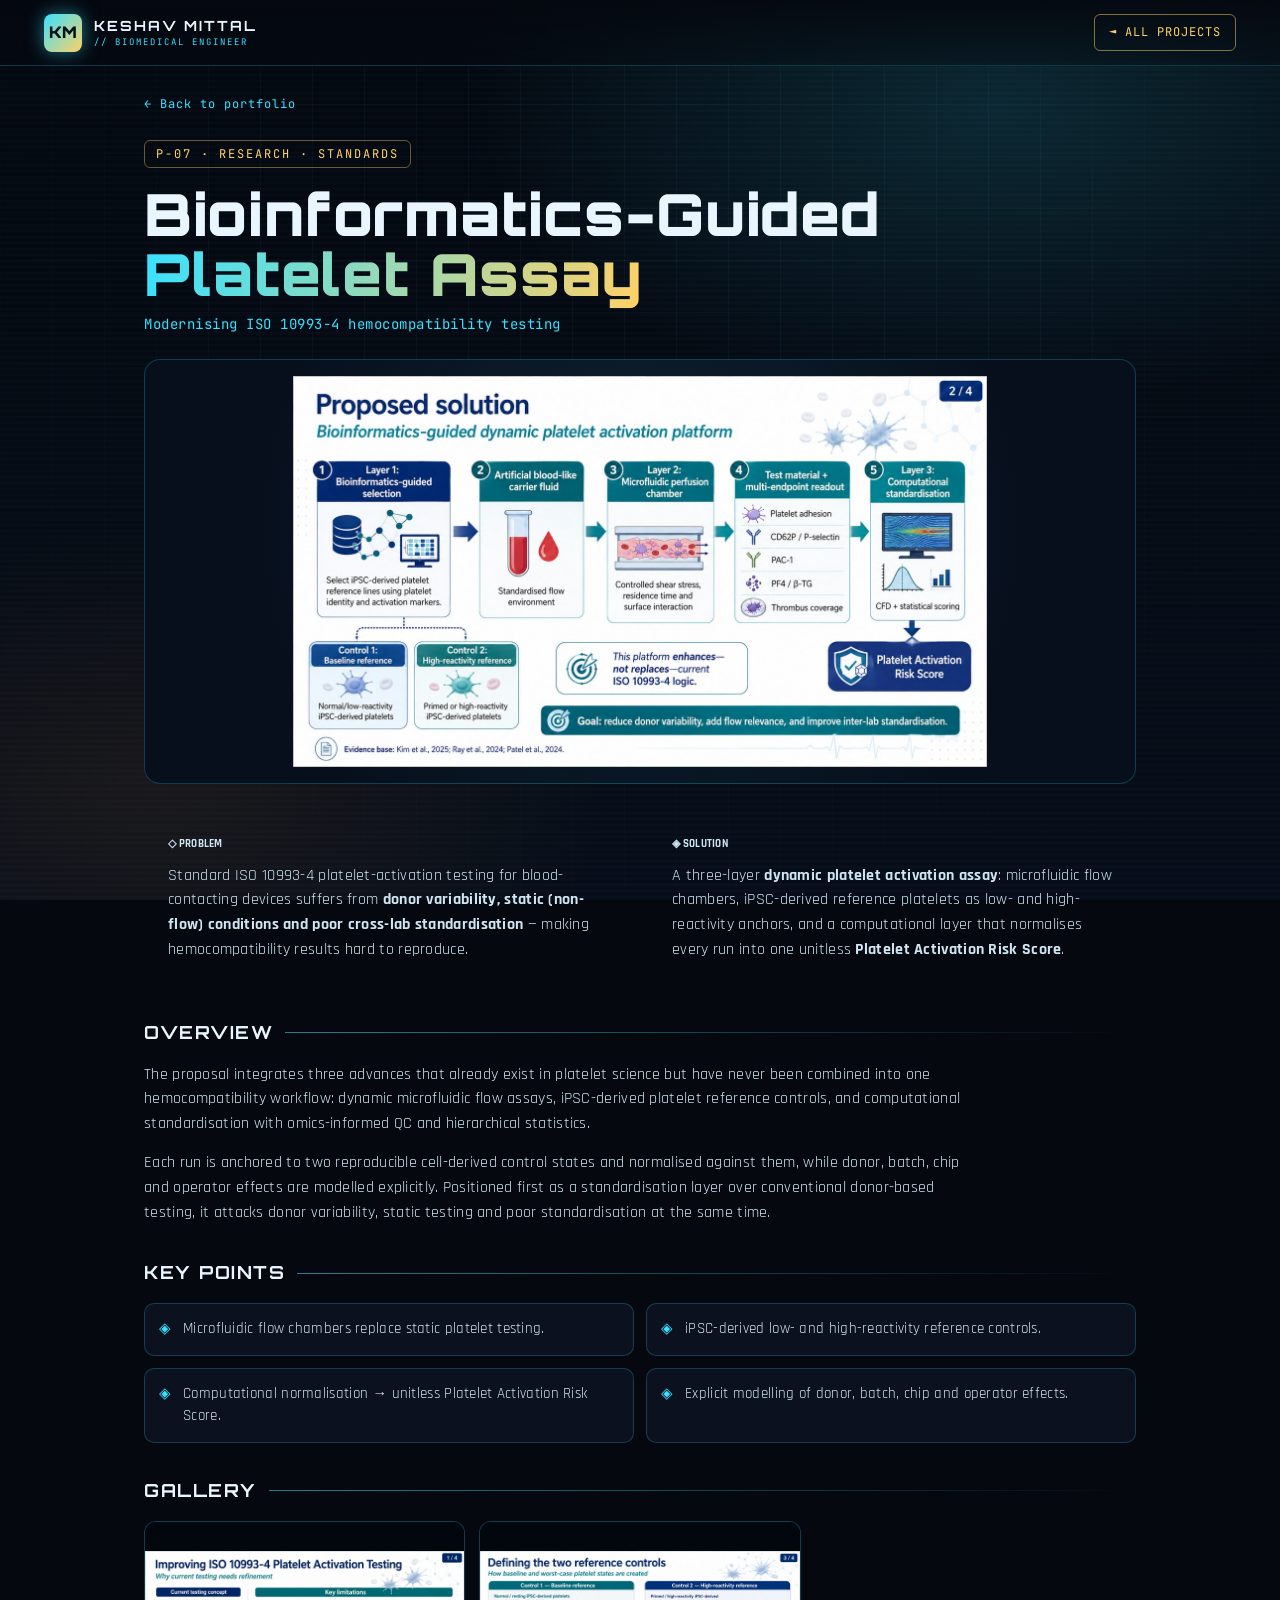
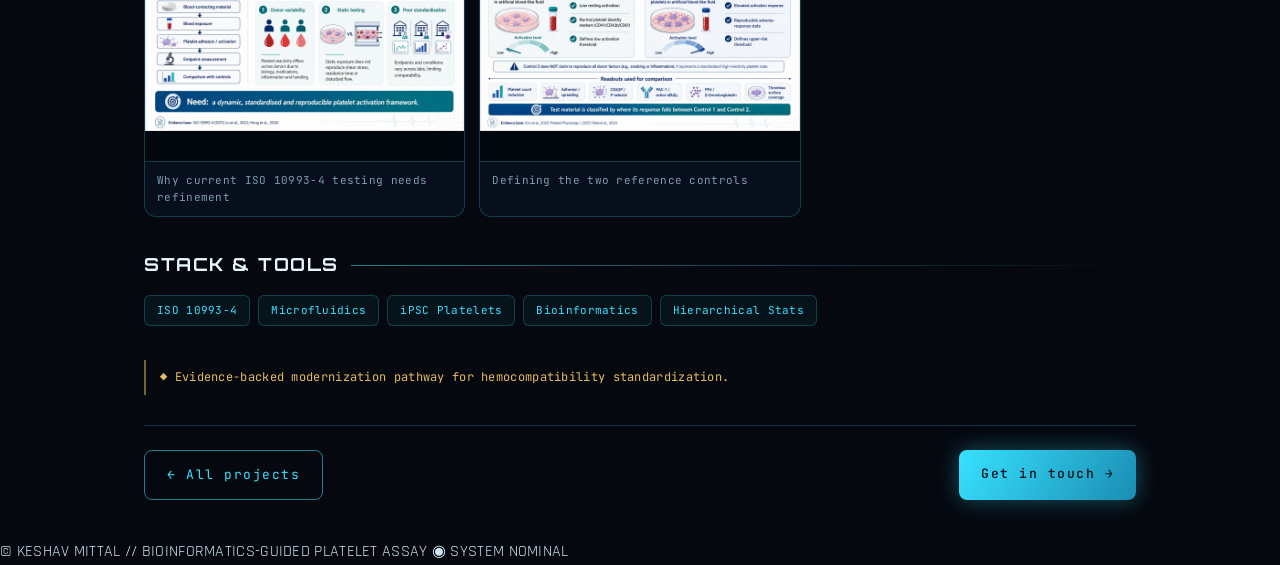
==== projects/biocompatibility.html @ 2d92335e "Add files via upload" ====
<!DOCTYPE html>
<html lang="en">
<head>
<meta charset="UTF-8">
<meta name="viewport" content="width=device-width, initial-scale=1.0">
<title>Bioinformatics-Guided Platelet Assay — Keshav Mittal</title>
<meta name="description" content="Modernising ISO 10993-4 hemocompatibility testing">
<link rel="preconnect" href="https://fonts.googleapis.com"><link rel="preconnect" href="https://fonts.gstatic.com" crossorigin><link href="https://fonts.googleapis.com/css2?family=Orbitron:wght@500;700;900&family=Rajdhani:wght@400;500;600;700&family=JetBrains+Mono:wght@400;500&display=swap" rel="stylesheet">
<link rel="stylesheet" href="../css/styles.css">
</head>
<body>
<canvas id="fx"></canvas>
<div class="grid-overlay"></div>
<div class="scanline"></div>

<header class="nav" id="nav">
  <a href="../index.html" class="brand">
    <span class="brand-mark">KM</span>
    <span class="brand-txt">KESHAV&nbsp;MITTAL<em>// BIOMEDICAL ENGINEER</em></span>
  </a>
  <a class="nav-cta" href="../index.html#projects">◄ ALL PROJECTS</a>
</header>

<main class="pd">
  <a class="pd-back" href="../index.html#projects">← Back to portfolio</a>
  <section class="pd-hero">
    <span class="pd-id">P-07 · RESEARCH · STANDARDS</span>
    <h1>Bioinformatics-Guided <span class="g">Platelet Assay</span></h1>
    <p class="pd-tag">Modernising ISO 10993-4 hemocompatibility testing</p>
    <div class="pd-lead"><img src="../assets/img/biocompat_solution.jpg" alt="Bioinformatics-Guided Platelet Assay"></div>
  </section>

  <div class="pd-ps">
    <div class="ps problem"><h5>◇ PROBLEM</h5><p>Standard ISO 10993-4 platelet-activation testing for blood-contacting devices suffers from <strong>donor variability, static (non-flow) conditions and poor cross-lab standardisation</strong> — making hemocompatibility results hard to reproduce.</p></div>
    <div class="ps solution"><h5>◈ SOLUTION</h5><p>A three-layer <strong>dynamic platelet activation assay</strong>: microfluidic flow chambers, iPSC-derived reference platelets as low- and high-reactivity anchors, and a computational layer that normalises every run into one unitless <strong>Platelet Activation Risk Score</strong>.</p></div>
  </div>

  <section class="pd-sec"><h2>OVERVIEW</h2><p>The proposal integrates three advances that already exist in platelet science but have never been combined into one hemocompatibility workflow: dynamic microfluidic flow assays, iPSC-derived platelet reference controls, and computational standardisation with omics-informed QC and hierarchical statistics.</p><p>Each run is anchored to two reproducible cell-derived control states and normalised against them, while donor, batch, chip and operator effects are modelled explicitly. Positioned first as a standardisation layer over conventional donor-based testing, it attacks donor variability, static testing and poor standardisation at the same time.</p></section>
  <section class="pd-sec"><h2>KEY POINTS</h2><ul class="pd-highlights"><li>Microfluidic flow chambers replace static platelet testing.</li><li>iPSC-derived low- and high-reactivity reference controls.</li><li>Computational normalisation → unitless Platelet Activation Risk Score.</li><li>Explicit modelling of donor, batch, chip and operator effects.</li></ul></section>
  <section class="pd-sec"><h2>GALLERY</h2><div class="pd-grid"><figure class="pd-fig" data-full="../assets/img/biocompat_problem.jpg"><div class="pf-media"><img src="../assets/img/biocompat_problem.jpg" alt="Why current ISO 10993-4 testing needs refinement" loading="lazy"></div><figcaption>Why current ISO 10993-4 testing needs refinement</figcaption></figure><figure class="pd-fig" data-full="../assets/img/biocompat_controls.jpg"><div class="pf-media"><img src="../assets/img/biocompat_controls.jpg" alt="Defining the two reference controls" loading="lazy"></div><figcaption>Defining the two reference controls</figcaption></figure></div></section>
  <section class="pd-sec"><h2>STACK &amp; TOOLS</h2><div class="pd-tools"><span>ISO 10993-4</span><span>Microfluidics</span><span>iPSC Platelets</span><span>Bioinformatics</span><span>Hierarchical Stats</span></div></section>
  <p class="pd-note">◆ Evidence-backed modernization pathway for hemocompatibility standardization.</p>

  <div class="pd-nav">
    <a class="btn btn-ghost" href="../index.html#projects">← All projects</a>
    <a class="btn btn-primary" href="../index.html#contact">Get in touch →</a>
  </div>
</main>

<footer class="footer">
  <span>© <span id="yr"></span> KESHAV MITTAL</span>
  <span class="foot-mid">// BIOINFORMATICS-GUIDED PLATELET ASSAY</span>
  <span class="foot-blink">◉ SYSTEM NOMINAL</span>
</footer>

<div class="lightbox" id="lightbox"><span class="lb-close">✕</span><img alt=""></div>
<script src="../js/main.js"></script>
<script>
(function(){var lb=document.getElementById('lightbox');var im=lb.querySelector('img');
document.querySelectorAll('.pd-fig[data-full]').forEach(function(f){f.addEventListener('click',function(){im.src=f.getAttribute('data-full');lb.classList.add('on');});});
lb.addEventListener('click',function(){lb.classList.remove('on');im.src='';});})();
</script>
</body>
</html>                                                                                                                                                                                                                                                                                        
---- css/styles.css ----
/* ==== themes (switchable accent) ==== */
html[data-theme="emerald"]{--cyan:#4ee6a0;--cyan-rgb:78,230,160;--cyan-dim:#1f9e6e}
html[data-theme="violet"]{--cyan:#b388ff;--cyan-rgb:179,136,255;--cyan-dim:#7a4fd0}

/* ==== interactive: tilt cards, hero ripple, theme dock ==== */
.proj{will-change:transform}
.proj.tilting{transition:none}
.hero-ripple{position:absolute;border:2px solid var(--cyan);border-radius:50%;pointer-events:none;transform:translate(-50%,-50%);animation:heroRipple .75s cubic-bezier(.2,.7,.3,1) forwards;z-index:3;opacity:.7}
@keyframes heroRipple{to{width:280px;height:280px;opacity:0}}
.theme-dock{position:fixed;right:16px;bottom:16px;z-index:60;display:flex;gap:9px;align-items:center;background:rgba(5,10,20,.82);border:1px solid var(--line);border-radius:24px;padding:8px 13px;backdrop-filter:blur(8px);box-shadow:0 6px 22px rgba(0,0,0,.4)}
.theme-dock>span{font-family:var(--mono);font-size:9px;color:var(--txt-dim);letter-spacing:1.5px}
.theme-dot{width:18px;height:18px;border-radius:50%;cursor:pointer;border:2px solid transparent;transition:.2s;padding:0;outline:none}
.theme-dot:hover{transform:scale(1.18)}
.theme-dot.active{border-color:#eaf6ff;box-shadow:0 0 10px currentColor}
.theme-dot.t-cyan{background:#38e1ff;color:#38e1ff}
.theme-dot.t-emerald{background:#4ee6a0;color:#4ee6a0}
.theme-dot.t-violet{background:#b388ff;color:#b388ff}
@media(max-width:520px){.theme-dock{right:10px;bottom:10px;padding:7px 10px}.theme-dock>span{display:none}}
@media(prefers-reduced-motion:reduce){.proj.tilting{transform:none!important}.hero-ripple{display:none}}

/* ==== voice briefing button ==== */
.btn-voice{display:inline-flex;align-items:center;gap:10px;border:1px solid rgba(var(--cyan-rgb),.5);color:var(--cyan);background:rgba(var(--cyan-rgb),.06)}
.btn-voice:hover{background:rgba(var(--cyan-rgb),.13);box-shadow:0 0 18px rgba(var(--cyan-rgb),.25);transform:translateY(-2px)}
.btn-voice .v-wave{display:inline-flex;align-items:center;gap:2px;height:14px}
.btn-voice .v-wave i{width:2.5px;height:5px;background:var(--cyan);border-radius:2px;transition:height .2s}
.btn-voice.speaking{border-color:var(--cyan);box-shadow:0 0 20px rgba(var(--cyan-rgb),.4)}
.btn-voice.speaking .v-wave i{animation:vwave .7s ease-in-out infinite}
.btn-voice.speaking .v-wave i:nth-child(2){animation-delay:.12s}
.btn-voice.speaking .v-wave i:nth-child(3){animation-delay:.24s}
.btn-voice.speaking .v-wave i:nth-child(4){animation-delay:.36s}
@keyframes vwave{0%,100%{height:4px}50%{height:14px}}

/* ==== appended: clickable cards, detail pages, lightbox ==== */
.proj.clickable{cursor:pointer}
.proj.clickable:hover{border-color:var(--line-strong);box-shadow:0 16px 46px rgba(0,0,0,.55),0 0 34px rgba(var(--cyan-rgb),.16)}
.proj-open{display:inline-flex;align-items:center;gap:8px;margin-top:16px;font-family:var(--mono);font-size:12px;letter-spacing:1.5px;color:var(--gold);border:1px solid rgba(255,209,102,.45);padding:9px 15px;border-radius:7px;transition:.22s;align-self:flex-start}
.proj-open span{transition:transform .22s}
.proj-open:hover{background:rgba(255,209,102,.12);box-shadow:0 0 16px rgba(255,209,102,.3)}
.proj-open:hover span{transform:translateX(4px)}
.proj-body{display:flex;flex-direction:column}
.proj-body .proj-open{margin-top:16px}

/* ---- contact modal ---- */
.cmodal{position:fixed;inset:0;z-index:9997;display:none;align-items:center;justify-content:center;padding:24px;background:rgba(2,5,11,.82);backdrop-filter:blur(7px)}
.cmodal.open{display:flex;animation:cmfade .25s ease}
@keyframes cmfade{from{opacity:0}to{opacity:1}}
.cmodal-box{position:relative;width:min(440px,94vw);background:linear-gradient(180deg,rgba(14,22,38,.96),rgba(8,13,24,.96));border:1px solid var(--line-strong);border-radius:16px;padding:34px 28px 30px;text-align:center;box-shadow:0 24px 70px rgba(0,0,0,.6),0 0 40px rgba(var(--cyan-rgb),.14)}
.cmodal-box .reactor.small{margin:0 auto 14px}
.cmodal-box h3{font-family:var(--disp);font-size:20px;letter-spacing:2px;color:var(--white)}
.cmodal-box>p{color:var(--txt-dim);font-family:var(--mono);font-size:12px;margin:6px 0 20px}
.cmodal-close{position:absolute;top:12px;right:14px;background:none;border:0;color:var(--cyan);font-size:18px;cursor:pointer;font-family:var(--mono);transition:.2s}
.cmodal-close:hover{color:var(--gold);transform:rotate(90deg)}
.cmodal-opts{display:flex;flex-direction:column;gap:12px}
.cmodal-opt{display:flex;align-items:center;gap:14px;text-align:left;padding:14px 16px;border:1px solid var(--line);border-radius:12px;background:rgba(var(--cyan-rgb),.04);transition:.2s;color:var(--txt)}
.cmodal-opt:hover{border-color:var(--line-strong);background:rgba(var(--cyan-rgb),.1);transform:translateX(4px);box-shadow:0 0 20px rgba(var(--cyan-rgb),.12)}
.cmodal-ic{flex:none;width:48px;height:48px;border-radius:10px;display:grid;place-items:center;color:var(--cyan);background:rgba(5,10,20,.7);border:1px solid var(--line)}
.cmodal-opt:nth-child(2) .cmodal-ic{color:#38a1ff}
.cmodal-opt:nth-child(3) .cmodal-ic{color:var(--gold)}
.cmodal-opt b{display:block;font-family:var(--body);font-size:16px;color:var(--white);letter-spacing:.5px}
.cmodal-opt small{font-family:var(--mono);font-size:11px;color:var(--txt-dim)}

/* ---- project detail page ---- */
.pd{max-width:1080px;margin:0 auto;padding:92px clamp(16px,4vw,44px) 40px}
.pd-back{display:inline-flex;align-items:center;gap:8px;font-family:var(--mono);font-size:12px;letter-spacing:1px;color:var(--cyan);margin-bottom:26px;transition:.2s}
.pd-back:hover{color:var(--gold);transform:translateX(-3px)}
.pd-hero{margin-bottom:30px}
.pd-id{font-family:var(--mono);font-size:12px;letter-spacing:2px;color:var(--gold);display:inline-block;border:1px solid rgba(255,209,102,.4);padding:4px 11px;border-radius:6px;margin-bottom:16px}
.pd-hero h1{font-family:var(--disp);font-weight:900;font-size:clamp(30px,5.5vw,58px);line-height:1.03;color:var(--white);letter-spacing:1px;margin-bottom:10px}
.pd-hero h1 .g{background:linear-gradient(100deg,var(--cyan),var(--gold));-webkit-background-clip:text;background-clip:text;color:transparent}
.pd-tag{font-family:var(--mono);font-size:14px;color:var(--cyan);letter-spacing:.5px;margin-bottom:24px}
.pd-lead{position:relative;border:1px solid var(--line);border-radius:16px;overflow:hidden;background:radial-gradient(circle at 50% 40%,rgba(var(--cyan-rgb),.10),transparent 72%),#070e1c;aspect-ratio:21/9;max-height:560px;display:flex;align-items:center;justify-content:center;padding:16px}
.pd-lead.cover{padding:0}
.pd-lead img,.pd-lead video{width:100%;height:100%;object-fit:contain}
.pd-lead.cover img,.pd-lead.cover video{object-fit:cover}
.pd-ps{display:grid;grid-template-columns:1fr 1fr;gap:16px;margin:30px 0}
.pd-ps .ps{padding:22px 24px}
.pd-ps .ps h5{font-size:11px;margin-bottom:10px}
.pd-ps .ps p{font-size:15.5px;line-height:1.6}
.pd-sec{margin:34px 0}
.pd-sec h2{font-family:var(--disp);font-size:18px;letter-spacing:1.5px;color:var(--white);margin-bottom:16px;display:flex;align-items:center;gap:12px}
.pd-sec h2::after{content:"";flex:1;height:1px;background:linear-gradient(90deg,var(--line-strong),transparent)}
.pd-sec p{color:var(--txt);font-size:16px;margin-bottom:14px;max-width:820px}
.pd-sec p strong{color:var(--white)}
.pd-highlights{list-style:none;display:grid;grid-template-columns:1fr 1fr;gap:12px;margin-top:6px}
.pd-highlights li{position:relative;padding:14px 16px 14px 38px;background:var(--panel);border:1px solid var(--line);border-radius:10px;font-size:14.5px;color:var(--txt)}
.pd-highlights li::before{content:"◈";position:absolute;left:14px;top:14px;color:var(--cyan)}
.pd-grid{display:grid;grid-template-columns:repeat(auto-fill,minmax(260px,1fr));gap:14px}
.pd-fig{border:1px solid var(--line);border-radius:12px;overflow:hidden;background:#070e1c;cursor:zoom-in;transition:transform .3s,border-color .3s}
.pd-fig:hover{transform:translateY(-3px);border-color:var(--line-strong)}
.pd-fig .pf-media{aspect-ratio:4/3;background:#02060d;display:flex;align-items:center;justify-content:center}
.pd-fig img,.pd-fig video{width:100%;height:100%;object-fit:contain}
.pd-fig.cover img{object-fit:cover}
.pd-fig figcaption{font-family:var(--mono);font-size:11px;color:var(--txt-dim);padding:10px 12px;border-top:1px solid var(--line)}
.pd-tools{display:flex;flex-wrap:wrap;gap:8px;margin:8px 0 20px}
.pd-tools span{font-family:var(--mono);font-size:11px;color:var(--cyan);border:1px solid var(--line);padding:6px 12px;border-radius:6px;background:rgba(var(--cyan-rgb),.05)}
.pd-note{font-family:var(--mono);font-size:12px;color:var(--gold);opacity:.9;border-left:2px solid rgba(255,209,102,.5);padding:8px 0 8px 14px;margin-bottom:30px}
.pd-nav{display:flex;justify-content:space-between;gap:12px;flex-wrap:wrap;margin-top:20px;padding-top:24px;border-top:1px solid var(--line)}
.lightbox{position:fixed;inset:0;z-index:9998;background:rgba(2,5,11,.94);display:none;align-items:center;justify-content:center;padding:30px;cursor:zoom-out;backdrop-filter:blur(6px)}
.lightbox.on{display:flex}
.lightbox img,.lightbox video{max-width:94vw;max-height:90vh;border:1px solid var(--line-strong);border-radius:10px;box-shadow:0 0 60px rgba(var(--cyan-rgb),.25)}
.lb-body{display:contents}
.lightbox .lb-close{position:absolute;top:20px;right:26px;font-family:var(--mono);font-size:22px;color:var(--cyan);cursor:pointer}
@media(max-width:640px){.pd-ps,.pd-highlights{grid-template-columns:1fr}}

:root{
  --bg:#05080f;
  --bg2:#080d18;
  --panel:rgba(14,22,38,.72);
  --line:rgba(var(--cyan-rgb),.22);
  --line-strong:rgba(var(--cyan-rgb),.55);
  --cyan:#38e1ff;
  --cyan-rgb:56,225,255;
  --cyan-dim:#1a8db3;
  --gold:#ffd166;
  --amber:#ff9f45;
  --red:#ff5a6e;
  --green:#4ee6a0;
  --txt:#cfe6f2;
  --txt-dim:#7f9bb0;
  --white:#eaf6ff;
  --mono:'JetBrains Mono',monospace;
  --disp:'Orbitron',sans-serif;
  --body:'Rajdhani',sans-serif;
}
*{margin:0;padding:0;box-sizing:border-box}
html{scroll-behavior:smooth;scroll-padding-top:80px}
body{
  font-family:var(--body);
  background:var(--bg);
  color:var(--txt);
  overflow-x:hidden;
  line-height:1.55;
  letter-spacing:.3px;
}
a{color:inherit;text-decoration:none}
img,video{max-width:100%;display:block}
::selection{background:var(--cyan);color:#04121a}

/* ===== BACKGROUND FX ===== */
#fx{position:fixed;inset:0;z-index:0;opacity:.9;pointer-events:none}
.grid-overlay{
  position:fixed;inset:0;z-index:0;pointer-events:none;
  background-image:
    linear-gradient(rgba(var(--cyan-rgb),.045) 1px,transparent 1px),
    linear-gradient(90deg,rgba(var(--cyan-rgb),.045) 1px,transparent 1px);
  background-size:52px 52px;
  mask-image:radial-gradient(ellipse at 50% 30%,#000 40%,transparent 85%);
}
.scanline{
  position:fixed;inset:0;z-index:1;pointer-events:none;
  background:linear-gradient(rgba(var(--cyan-rgb),0) 0,rgba(var(--cyan-rgb),.05) 50%,rgba(var(--cyan-rgb),0) 100%);
  background-size:100% 6px;animation:scan 9s linear infinite;opacity:.5;
}
@keyframes scan{to{background-position:0 100%}}
body::before{
  content:"";position:fixed;inset:0;z-index:0;pointer-events:none;
  background:
    radial-gradient(70% 55% at 78% 12%,rgba(var(--cyan-rgb),.14),transparent 60%),
    radial-gradient(60% 50% at 12% 88%,rgba(255,159,69,.08),transparent 60%),
    linear-gradient(180deg,var(--bg),var(--bg2));
}
main,.nav,.footer{position:relative;z-index:2}

/* ===== BOOT ===== */
.boot{position:fixed;inset:0;z-index:9999;background:var(--bg);display:flex;align-items:center;justify-content:center;transition:opacity .6s ease,visibility .6s}
.boot.done{opacity:0;visibility:hidden}
.boot-core{display:flex;flex-direction:column;align-items:center;gap:22px}
.boot-log{font-family:var(--mono);font-size:12px;color:var(--cyan);min-height:120px;width:min(90vw,420px)}
.boot-log div{opacity:.85;white-space:pre}
.boot-log .ok{color:var(--green)}

/* ===== REACTOR ===== */
.reactor{position:relative;border-radius:50%;display:grid;place-items:center}
.reactor.small{width:74px;height:74px}
.reactor.big{width:300px;height:300px}
.reactor span{position:absolute;inset:0;border-radius:50%;border:2px solid var(--cyan);opacity:.7}
.reactor span:nth-child(1){animation:spin 7s linear infinite;border-style:dashed;opacity:.5}
.reactor span:nth-child(2){inset:14%;border-color:var(--cyan);border-top-color:transparent;border-bottom-color:transparent;animation:spin 4s linear infinite reverse}
.reactor span:nth-child(3){inset:26%;border-color:rgba(255,209,102,.7);border-left-color:transparent;border-right-color:transparent;animation:spin 5.5s linear infinite}
.reactor i{position:absolute;inset:34%;border-radius:50%;background:radial-gradient(circle,#eaffff,var(--cyan) 55%,transparent 72%);box-shadow:0 0 24px var(--cyan),0 0 60px rgba(var(--cyan-rgb),.5);animation:pulse 2.6s ease-in-out infinite}
.reactor.mono i{inset:32%}
@keyframes spin{to{transform:rotate(360deg)}}
@keyframes pulse{50%{filter:brightness(1.35)}}

/* ===== NAV ===== */
.nav{position:fixed;top:0;left:0;right:0;height:66px;display:flex;align-items:center;gap:24px;padding:0 clamp(16px,4vw,44px);
  background:linear-gradient(180deg,rgba(5,8,15,.9),rgba(5,8,15,.35));backdrop-filter:blur(10px);
  border-bottom:1px solid var(--line);transition:transform .4s}
.nav.hide{transform:translateY(-100%)}
.brand{display:flex;align-items:center;gap:12px;margin-right:auto}
.brand-mark{font-family:var(--disp);font-weight:900;font-size:16px;color:#04121a;background:linear-gradient(135deg,var(--cyan),var(--gold));width:38px;height:38px;display:grid;place-items:center;border-radius:8px;box-shadow:0 0 18px rgba(var(--cyan-rgb),.5)}
.brand-txt{font-family:var(--disp);font-weight:700;font-size:14px;letter-spacing:2px;color:var(--white)}
.brand-txt em{display:block;font-family:var(--mono);font-style:normal;font-size:9px;letter-spacing:2px;color:var(--cyan);font-weight:400}
.nav-links{display:flex;gap:22px}
.nav-links a{font-family:var(--mono);font-size:12px;color:var(--txt-dim);letter-spacing:1px;transition:color .2s;position:relative}
.nav-links a:hover{color:var(--cyan)}
.nav-links a::after{content:"";position:absolute;left:0;bottom:-6px;width:0;height:1px;background:var(--cyan);transition:width .25s}
.nav-links a:hover::after{width:100%}
.nav-cta{font-family:var(--mono);font-size:12px;letter-spacing:1px;color:var(--gold);border:1px solid rgba(255,209,102,.5);padding:8px 14px;border-radius:6px;transition:.2s}
.nav-cta:hover{background:rgba(255,209,102,.12);box-shadow:0 0 16px rgba(255,209,102,.3)}
.nav-burger{display:none;flex-direction:column;gap:5px;background:none;border:0;cursor:pointer}
.nav-burger span{width:26px;height:2px;background:var(--cyan);transition:.3s}

/* ===== HERO ===== */
.hero{min-height:100vh;padding:96px clamp(16px,4vw,44px) 40px;display:flex;flex-direction:column;justify-content:center;position:relative}
.hero-hud{position:absolute;inset:76px clamp(16px,4vw,44px) 40px;pointer-events:none}
.hud-tag{position:absolute;font-family:var(--mono);font-size:10px;letter-spacing:2px;color:var(--cyan);opacity:.6}
.hud-tag.tl{top:0;left:0}.hud-tag.tr{top:0;right:0}.hud-tag.bl{bottom:0;left:0}.hud-tag.br{bottom:0;right:0}
.hero-inner{display:grid;grid-template-columns:1.15fr .85fr;gap:40px;align-items:center;max-width:1240px;margin:0 auto;width:100%}
.eyebrow{font-family:var(--mono);font-size:12px;letter-spacing:3px;color:var(--cyan);display:flex;align-items:center;gap:10px;margin-bottom:18px}
.eyebrow .dot{width:8px;height:8px;border-radius:50%;background:var(--green);box-shadow:0 0 10px var(--green);animation:pulse 1.8s infinite}
.hero-title{font-family:var(--disp);font-weight:900;line-height:1.02;font-size:clamp(34px,6vw,74px);color:var(--white);letter-spacing:1px;margin-bottom:22px}
.hero-title .line{display:block}
.hero-title .accent{background:linear-gradient(100deg,var(--cyan),var(--gold));-webkit-background-clip:text;background-clip:text;color:transparent;text-shadow:0 0 40px rgba(var(--cyan-rgb),.25)}
.hero-sub{font-size:clamp(15px,1.5vw,19px);color:var(--txt);max-width:540px;margin-bottom:30px}
.hero-actions{display:flex;gap:14px;flex-wrap:wrap;margin-bottom:38px}
.btn{font-family:var(--mono);font-size:13px;letter-spacing:1.5px;padding:14px 22px;border-radius:8px;cursor:pointer;transition:.22s;display:inline-block}
.btn-primary{background:linear-gradient(120deg,var(--cyan),var(--cyan-dim));color:#04121a;font-weight:500;box-shadow:0 0 22px rgba(var(--cyan-rgb),.35)}
.btn-primary:hover{box-shadow:0 0 34px rgba(var(--cyan-rgb),.6);transform:translateY(-2px)}
.btn-ghost{border:1px solid var(--line-strong);color:var(--cyan)}
.btn-ghost:hover{background:rgba(var(--cyan-rgb),.1);transform:translateY(-2px)}
.hero-stats{display:flex;gap:30px;flex-wrap:wrap}
.hero-stats div{display:flex;flex-direction:column}
.hero-stats b{font-family:var(--disp);font-size:30px;color:var(--gold);font-weight:700}
.hero-stats span{font-family:var(--mono);font-size:10px;letter-spacing:1px;color:var(--txt-dim)}

/* reactor frame w/ photo */
.reactor-frame{position:relative;width:min(360px,80vw);aspect-ratio:1;margin:0 auto}
.reactor-frame .reactor.big{width:100%;height:100%}
.reactor-photo{position:absolute;inset:20%;border-radius:50%;overflow:hidden;border:2px solid var(--cyan);box-shadow:0 0 30px rgba(var(--cyan-rgb),.4),inset 0 0 30px rgba(5,8,15,.6);z-index:3}
.reactor-photo img{width:100%;height:100%;object-fit:cover;filter:contrast(1.05) saturate(1.05) brightness(1.02)}
.reactor-photo::after{content:"";position:absolute;inset:0;background:linear-gradient(160deg,rgba(var(--cyan-rgb),.18),transparent 45%,rgba(255,159,69,.15))}
.orbit-ring{position:absolute;inset:-4%;z-index:1;animation:spin 40s linear infinite}
.orbit-ring circle{fill:none;stroke:rgba(var(--cyan-rgb),.25);stroke-width:1}
.orbit-ring .dash{stroke:rgba(255,209,102,.3);stroke-dasharray:3 10}
.chip{position:absolute;font-family:var(--mono);font-size:10px;letter-spacing:1px;color:var(--cyan);background:rgba(5,10,20,.85);border:1px solid var(--line-strong);padding:5px 9px;border-radius:20px;z-index:4;box-shadow:0 0 12px rgba(var(--cyan-rgb),.2);animation:float 5s ease-in-out infinite}
.chip.c1{top:4%;left:8%}.chip.c2{top:16%;right:-4%;animation-delay:.6s}.chip.c3{bottom:12%;right:2%;animation-delay:1.2s;color:var(--gold);border-color:rgba(255,209,102,.5)}
.chip.c4{bottom:2%;left:14%;animation-delay:1.8s}
@keyframes float{50%{transform:translateY(-8px)}}

.ecg{position:absolute;left:0;right:0;bottom:14px;height:70px;opacity:.55}
.ecg svg{width:100%;height:100%}
.ecg-path{fill:none;stroke:var(--cyan);stroke-width:2;filter:drop-shadow(0 0 6px var(--cyan));
  stroke-dasharray:2400;stroke-dashoffset:2400;animation:draw 4s linear infinite}
@keyframes draw{to{stroke-dashoffset:0}}

/* ===== SECTIONS ===== */
.section{max-width:1240px;margin:0 auto;padding:clamp(60px,9vw,120px) clamp(16px,4vw,44px)}
.sec-head{display:flex;align-items:center;gap:18px;margin-bottom:14px}
.sec-index{font-family:var(--disp);font-size:14px;color:var(--gold);border:1px solid rgba(255,209,102,.4);padding:4px 10px;border-radius:6px}
.sec-head h2{font-family:var(--disp);font-weight:700;font-size:clamp(20px,3vw,32px);letter-spacing:2px;color:var(--white);white-space:nowrap}
.sec-rule{flex:1;height:1px;background:linear-gradient(90deg,var(--line-strong),transparent)}
.sec-lead{color:var(--txt-dim);font-size:16px;margin-bottom:36px;max-width:640px}

/* panels */
.panel{position:relative;background:var(--panel);border:1px solid var(--line);border-radius:14px;backdrop-filter:blur(6px)}
.panel-corners::before,.panel-corners::after{content:"";position:absolute;width:16px;height:16px;border:2px solid var(--cyan);pointer-events:none}
.panel-corners::before{top:-1px;left:-1px;border-right:0;border-bottom:0;border-radius:4px 0 0 0}
.panel-corners::after{bottom:-1px;right:-1px;border-left:0;border-top:0;border-radius:0 0 4px 0}

/* ABOUT */
.about-grid{display:grid;grid-template-columns:1.6fr 1fr;gap:22px}
.about-bio{padding:30px}
.about-bio p{margin-bottom:16px;color:var(--txt)}
.about-bio strong{color:var(--white)}
.focus-tags{display:flex;flex-wrap:wrap;gap:8px;margin-top:20px}
.focus-tags span{font-family:var(--mono);font-size:11px;color:var(--cyan);border:1px solid var(--line);padding:6px 11px;border-radius:20px;background:rgba(var(--cyan-rgb),.05)}
.about-meta{padding:26px;display:flex;flex-direction:column}
.specsheet{list-style:none;display:flex;flex-direction:column;gap:2px;flex:1}
.specsheet li{display:flex;justify-content:space-between;align-items:baseline;gap:12px;padding:11px 0;border-bottom:1px dashed rgba(var(--cyan-rgb),.15)}
.specsheet span{font-family:var(--mono);font-size:10px;letter-spacing:1px;color:var(--txt-dim)}
.specsheet b{font-family:var(--body);font-size:15px;color:var(--white);text-align:right}
.mini-cta{font-family:var(--mono);font-size:12px;color:var(--gold);margin-top:18px;text-align:center;border:1px dashed rgba(255,209,102,.4);padding:9px;border-radius:6px;transition:.2s}
.mini-cta:hover{background:rgba(255,209,102,.08)}

/* PROJECTS */
.projects{display:grid;grid-template-columns:1fr 1fr;gap:22px;align-items:start}
.proj.feat{grid-column:1 / -1}
.proj.hide{display:none !important}
/* filter bar */
.proj-filter{display:flex;flex-wrap:wrap;align-items:center;gap:10px;margin-bottom:26px}
.proj-chips{display:flex;flex-wrap:wrap;gap:8px}
.chip-btn{font-family:var(--mono);font-size:11px;letter-spacing:1px;color:var(--txt-dim);border:1px solid var(--line);background:rgba(var(--cyan-rgb),.04);padding:8px 13px;border-radius:20px;cursor:pointer;transition:.2s}
.chip-btn:hover{color:var(--cyan);border-color:var(--line-strong)}
.chip-btn.active{color:#04121a;background:linear-gradient(120deg,var(--cyan),var(--cyan-dim));border-color:tr
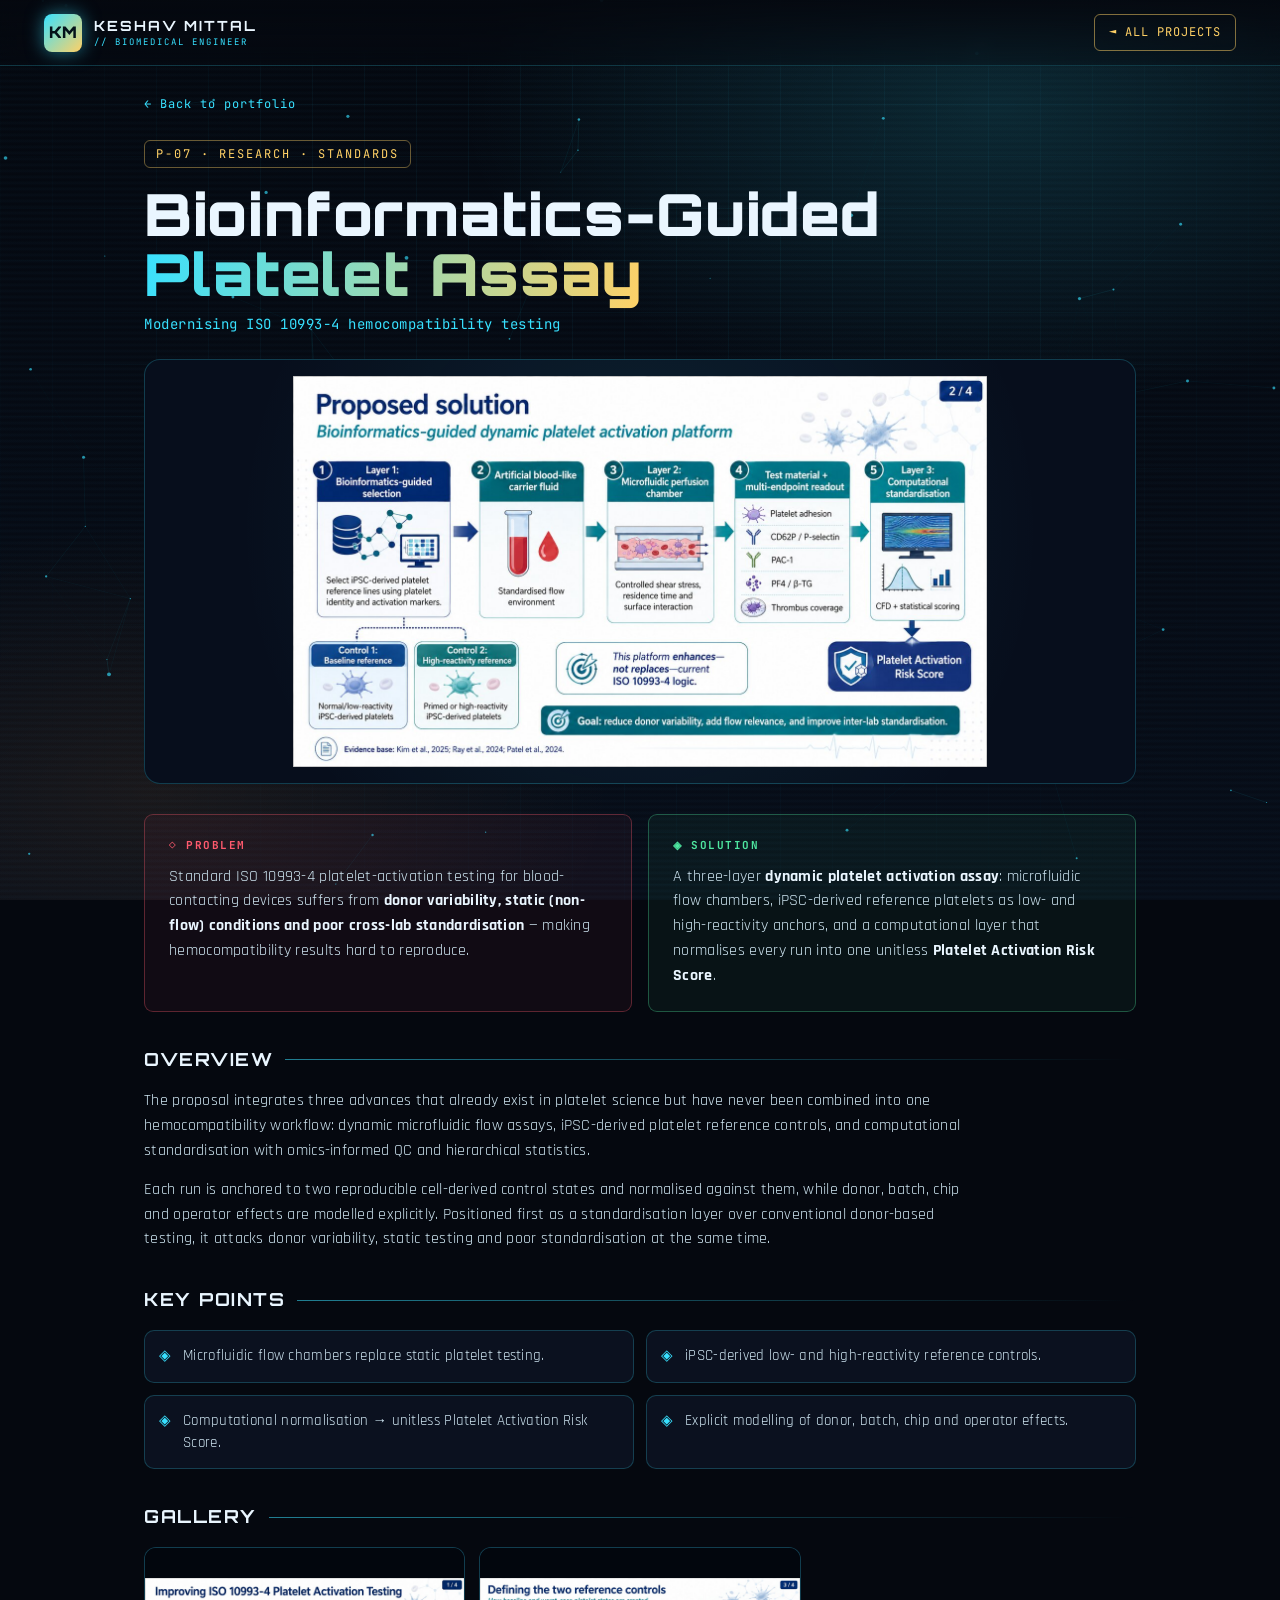
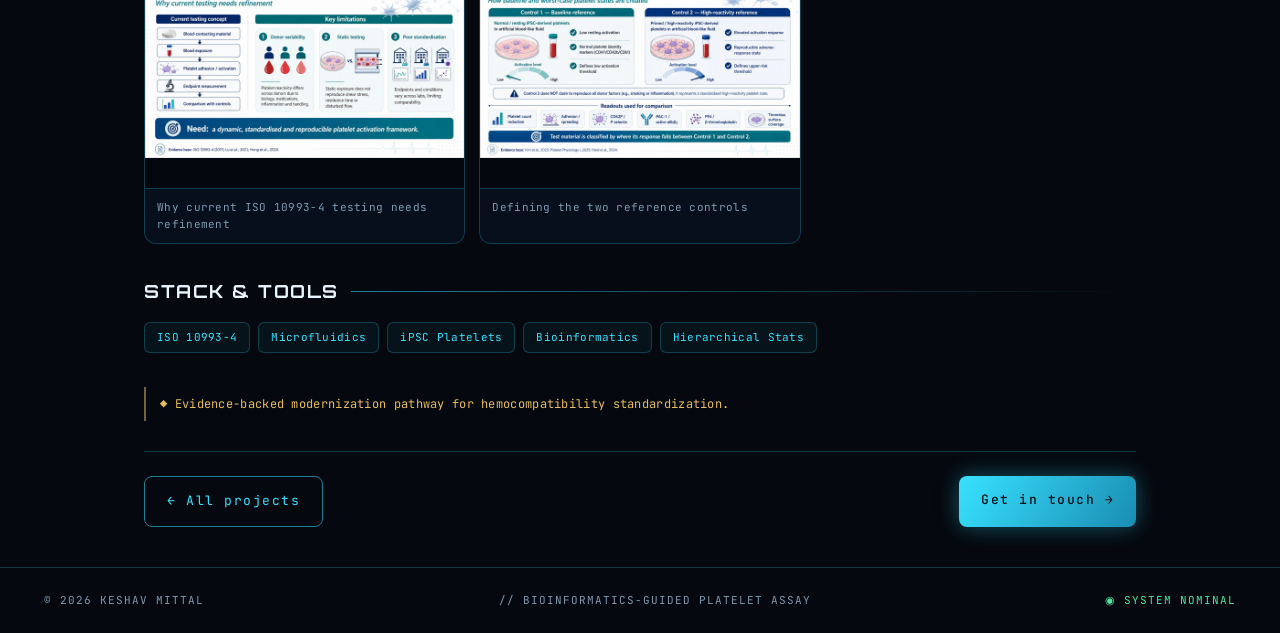
==== commit 29b3430d: "Add files via upload" ====
--- a/projects/biocompatibility.html
+++ b/projects/biocompatibility.html
@@ -61,4 +61,4 @@
 lb.addEventListener('click',function(){lb.classList.remove('on');im.src='';});})();
 </script>
 </body>
-</html>                                                                                                                                                                                                                                                                                        +</html>
--- a/css/styles.css
+++ b/css/styles.css
@@ -282,4 +282,149 @@
 .proj-chips{display:flex;flex-wrap:wrap;gap:8px}
 .chip-btn{font-family:var(--mono);font-size:11px;letter-spacing:1px;color:var(--txt-dim);border:1px solid var(--line);background:rgba(var(--cyan-rgb),.04);padding:8px 13px;border-radius:20px;cursor:pointer;transition:.2s}
 .chip-btn:hover{color:var(--cyan);border-color:var(--line-strong)}
-.chip-btn.active{color:#04121a;background:linear-gradient(120deg,var(--cyan),var(--cyan-dim));border-color:tr+.chip-btn.active{color:#04121a;background:linear-gradient(120deg,var(--cyan),var(--cyan-dim));border-color:transparent;box-shadow:0 0 16px rgba(var(--cyan-rgb),.35);font-weight:500}
+.proj-search{margin-left:auto;display:flex;align-items:center;gap:8px;border:1px solid var(--line);border-radius:20px;padding:7px 14px;background:rgba(5,10,20,.6)}
+.proj-search input{background:none;border:0;outline:none;color:var(--white);font-family:var(--mono);font-size:12px;width:150px}
+.proj-search input::placeholder{color:var(--txt-dim)}
+.proj-search svg{color:var(--cyan);flex:none}
+.proj-count{font-family:var(--mono);font-size:11px;color:var(--gold);letter-spacing:1px;width:100%;margin-top:2px}
+.proj-empty{grid-column:1/-1;text-align:center;color:var(--txt-dim);font-family:var(--mono);font-size:13px;padding:40px 0;display:none}
+.proj-empty.show{display:block}
+.proj-row{display:contents}
+.proj{position:relative;background:var(--panel);border:1px solid var(--line);border-radius:14px;overflow:hidden;backdrop-filter:blur(6px);transition:transform .3s,border-color .3s,box-shadow .3s}
+.proj:hover{transform:translateY(-4px);border-color:var(--line-strong);box-shadow:0 14px 40px rgba(0,0,0,.5),0 0 30px rgba(var(--cyan-rgb),.12)}
+/* feature cards: media banner on top, body below — no side blank space */
+.proj.feat{display:flex;flex-direction:column}
+.proj.feat.reverse .proj-media{order:0}
+.proj-media{position:relative;overflow:hidden;background:#04121a;aspect-ratio:16/10}
+.proj.feat .proj-media{aspect-ratio:21/9;max-height:520px}
+.proj-media img,.proj-media video{width:100%;height:100%;object-fit:cover;transition:transform .5s}
+.proj-media.compact{aspect-ratio:16/10}
+/* contain = show whole figure/illustration, no crop */
+.proj-media.contain{background:radial-gradient(circle at 50% 42%,rgba(var(--cyan-rgb),.10),transparent 72%),#070e1c;display:flex;align-items:center;justify-content:center;padding:14px}
+.proj-media.contain img{object-fit:contain;width:100%;height:100%}
+.proj-media.dark{background:#02060d}
+.proj:hover .proj-media img{transform:scale(1.04)}
+.proj-media::after{content:"";position:absolute;inset:0;background:linear-gradient(120deg,rgba(5,8,15,.15),transparent 40%,rgba(5,8,15,.35));pointer-events:none}
+.media-tag{position:absolute;bottom:10px;left:10px;font-family:var(--mono);font-size:10px;letter-spacing:1px;color:var(--cyan);background:rgba(5,10,20,.8);border:1px solid var(--line);padding:4px 8px;border-radius:4px;z-index:2}
+.proj-svg{position:relative;background:radial-gradient(circle at 50% 40%,rgba(var(--cyan-rgb),.08),transparent 70%),#050b16;display:grid;place-items:center;min-height:220px;border-bottom:1px solid var(--line)}
+.proj-svg svg{width:100%;height:220px}
+.proj-body{padding:24px}
+.proj-top{display:flex;justify-content:space-between;align-items:center;margin-bottom:12px}
+.proj-id{font-family:var(--mono);font-size:11px;color:var(--txt-dim);letter-spacing:1px}
+.proj-status{font-family:var(--mono);font-size:10px;letter-spacing:1px;color:var(--gold);border:1px solid rgba(255,209,102,.4);padding:3px 8px;border-radius:20px}
+.proj-status.live{color:var(--green);border-color:rgba(78,230,160,.4)}
+.proj h3{font-family:var(--disp);font-weight:700;font-size:23px;color:var(--white);letter-spacing:.5px;margin-bottom:4px}
+.proj-tagline{font-family:var(--mono);font-size:12px;color:var(--cyan);letter-spacing:.5px;margin-bottom:14px}
+.proj-desc{color:var(--txt);font-size:15px;margin-bottom:16px}
+.proj-desc strong{color:var(--white)}
+.proj-gallery{display:grid;grid-template-columns:1fr 1fr;gap:8px;margin-bottom:16px}
+.proj-gallery.three{grid-template-columns:1fr 1fr 1fr}
+.proj-gallery img,.proj-gallery video{border-radius:8px;border:1px solid var(--line);height:110px;object-fit:cover;width:100%;background:#04121a;transition:transform .3s,border-color .3s}
+.proj-gallery img:hover{transform:scale(1.03);border-color:var(--line-strong)}
+.proj-tools{display:flex;flex-wrap:wrap;gap:6px;margin-bottom:14px}
+.proj-tools span{font-family:var(--mono);font-size:10px;color:var(--txt-dim);border:1px solid var(--line);padding:4px 9px;border-radius:4px}
+.proj-note{font-family:var(--mono);font-size:11px;color:var(--gold);opacity:.85;line-height:1.5}
+/* problem / solution block */
+.proj-ps{display:grid;grid-template-columns:1fr 1fr;gap:10px;margin:2px 0 16px}
+.ps{border:1px solid var(--line);border-radius:9px;padding:13px 14px;background:rgba(5,10,20,.42)}
+.ps.problem{border-color:rgba(255,90,110,.32);background:rgba(255,90,110,.05)}
+.ps.solution{border-color:rgba(78,230,160,.32);background:rgba(78,230,160,.05)}
+.ps h5{font-family:var(--mono);font-size:10px;letter-spacing:1.5px;margin-bottom:6px;display:flex;align-items:center;gap:6px}
+.ps.problem h5{color:var(--red)}
+.ps.solution h5{color:var(--green)}
+.ps p{font-size:13.5px;color:var(--txt);line-height:1.5}
+.ps p strong{color:var(--white)}
+@media(max-width:520px){.proj-ps{grid-template-columns:1fr}}
+.proj.wide{display:grid;grid-template-columns:1.5fr 1fr;align-items:center}
+.proj-spatial-viz{position:relative;height:100%;min-height:200px;overflow:hidden;border-left:1px solid var(--line)}
+.spatial-grid{position:absolute;inset:0;background-image:linear-gradient(rgba(var(--cyan-rgb),.15) 1px,transparent 1px),linear-gradient(90deg,rgba(var(--cyan-rgb),.15) 1px,transparent 1px);background-size:26px 26px;transform:perspective(300px) rotateX(52deg) scale(1.6);transform-origin:bottom;animation:flow 6s linear infinite;opacity:.6}
+@keyframes flow{to{background-position:0 26px}}
+.spatial-svg{position:relative;overflow:hidden}
+.proj-spatial-viz .node,.spatial-svg .node{position:absolute;width:12px;height:12px;border-radius:50%;background:var(--cyan);box-shadow:0 0 14px var(--cyan);animation:float 4s ease-in-out infinite}
+.node.n1{top:30%;left:30%}.node.n2{top:55%;left:60%;background:var(--gold);box-shadow:0 0 14px var(--gold);animation-delay:1s}.node.n3{top:40%;left:75%;animation-delay:2s}
+
+/* project SVG animations */
+.omg-wave{stroke-dasharray:6 6;animation:dash 1.4s linear infinite}
+@keyframes dash{to{stroke-dashoffset:-24}}
+.omg-scan{fill:var(--gold);filter:drop-shadow(0 0 6px var(--gold));animation:omgscan 3s ease-in-out infinite}
+@keyframes omgscan{0%,100%{transform:translateX(0)}50%{transform:translateX(300px)}}
+.viz-unmute .hand-link{fill:none;stroke:var(--cyan);stroke-width:2;opacity:.5}
+.viz-unmute .hand-nodes circle{fill:var(--cyan)}
+.viz-unmute .imu-rings circle{fill:none;stroke:var(--gold);stroke-width:2;animation:pulse 2s infinite}
+.viz-unmute .voice-out{fill:var(--gold);font-family:var(--disp);font-size:16px;font-weight:700}
+.viz-unmute .sound-wave{fill:none;stroke:var(--cyan);stroke-width:2;animation:pulse 1.4s infinite}
+.viz-retina .eye-outer{fill:none;stroke:var(--cyan);stroke-width:2}
+.viz-retina .eye-iris{fill:rgba(var(--cyan-rgb),.08);stroke:var(--cyan);stroke-width:1}
+.viz-retina .eye-pupil{fill:#04121a;stroke:var(--gold);stroke-width:1.5;animation:pulse 3s infinite}
+.viz-retina .electrodes rect{fill:var(--gold);opacity:.85;animation:blink 2.4s infinite}
+.viz-retina .electrodes rect:nth-child(odd){animation-delay:.6s}
+@keyframes blink{50%{opacity:.25}}
+
+/* EXPERIENCE */
+.timeline{position:relative;margin-left:8px;padding-left:26px;border-left:1px solid var(--line);display:flex;flex-direction:column;gap:22px;margin-bottom:50px}
+.tl-item{position:relative}
+.tl-dot{position:absolute;left:-33px;top:6px;width:12px;height:12px;border-radius:50%;background:var(--cyan);box-shadow:0 0 12px var(--cyan)}
+.tl-when{font-family:var(--mono);font-size:11px;color:var(--gold);letter-spacing:1px;margin-bottom:8px}
+.tl-card{padding:20px 22px}
+.tl-card h4{font-family:var(--disp);font-size:17px;color:var(--white);letter-spacing:.5px;margin-bottom:3px}
+.tl-org{font-family:var(--mono);font-size:12px;color:var(--cyan);margin-bottom:10px}
+.tl-card p{color:var(--txt);font-size:15px}
+.awards-title{font-family:var(--disp);font-size:16px;letter-spacing:1px;color:var(--gold);margin-bottom:16px}
+.awards-grid{display:grid;grid-template-columns:repeat(auto-fit,minmax(230px,1fr));gap:14px}
+.award{background:var(--panel);border:1px solid var(--line);border-radius:10px;padding:16px;font-size:14px;color:var(--txt)}
+.award span{display:inline-block;font-family:var(--mono);font-size:10px;color:var(--cyan);border:1px solid var(--line);padding:2px 7px;border-radius:4px;margin-bottom:8px}
+
+/* SKILLS */
+.skills-grid{display:grid;grid-template-columns:1fr 1fr;gap:22px}
+.skill-cat{padding:24px}
+.skill-cat h4{font-family:var(--disp);font-size:15px;color:var(--white);letter-spacing:1px;margin-bottom:18px}
+.bars{display:flex;flex-direction:column;gap:14px}
+.bar{position:relative}
+.bar span{font-family:var(--mono);font-size:12px;color:var(--txt);display:block;margin-bottom:6px}
+.bar i{display:block;height:6px;border-radius:6px;background:rgba(var(--cyan-rgb),.12);position:relative;overflow:hidden}
+.bar i::after{content:"";position:absolute;left:0;top:0;bottom:0;width:0;border-radius:6px;background:linear-gradient(90deg,var(--cyan),var(--gold));box-shadow:0 0 12px rgba(var(--cyan-rgb),.5);transition:width 1.1s cubic-bezier(.2,.8,.2,1)}
+.bar.on i::after{width:var(--w)}
+
+/* CONTACT */
+.contact-inner{padding:44px;text-align:center;display:flex;flex-direction:column;align-items:center;gap:14px}
+.contact-inner h3{font-family:var(--disp);font-size:clamp(20px,3vw,28px);color:var(--white);letter-spacing:.5px}
+.contact-inner p{color:var(--txt-dim);max-width:520px}
+.contact-links{display:flex;gap:12px;flex-wrap:wrap;justify-content:center;margin-top:12px}
+
+/* FOOTER */
+.footer{display:flex;justify-content:space-between;align-items:center;gap:12px;flex-wrap:wrap;padding:24px clamp(16px,4vw,44px);border-top:1px solid var(--line);font-family:var(--mono);font-size:11px;color:var(--txt-dim);letter-spacing:1px}
+.foot-blink{color:var(--green);animation:pulse 2s infinite}
+
+/* REVEAL */
+.reveal{opacity:0;transform:translateY(28px);transition:opacity .7s ease,transform .7s ease}
+.reveal.in{opacity:1;transform:none}
+
+/* RESPONSIVE */
+@media(max-width:960px){
+  .nav-links{display:none}
+  .nav-links.open{display:flex;position:absolute;top:66px;left:0;right:0;flex-direction:column;gap:0;background:rgba(5,8,15,.97);border-bottom:1px solid var(--line);padding:10px 0}
+  .nav-links.open a{padding:14px clamp(16px,4vw,44px)}
+  .nav-burger{display:flex}
+  .nav-cta{display:none}
+  .hero-inner{grid-template-columns:1fr;text-align:left}
+  .hero-right{order:-1;margin-bottom:10px}
+  .about-grid{grid-template-columns:1fr}
+  .proj.feat,.proj.feat.reverse{grid-template-columns:1fr}
+  .proj.feat.reverse .proj-media{order:0}
+  .proj-row{grid-template-columns:1fr}
+  .projects{grid-template-columns:1fr}
+  .proj-search{margin-left:0;width:100%}
+  .proj-search input{width:100%}
+  .proj.wide{grid-template-columns:1fr}
+  .proj-spatial-viz{min-height:160px;border-left:0;border-top:1px solid var(--line)}
+  .skills-grid{grid-template-columns:1fr}
+  .hud-tag{display:none}
+}
+@media(max-width:520px){
+  .hero-stats{gap:18px}
+  .hero-stats b{font-size:24px}
+  .brand-txt{font-size:12px}
+  .contact-links .btn{width:100%;text-align:center}
+}
+@media(prefers-reduced-motion:reduce){*{animation:none!important;transition:none!important}.reveal{opacity:1;transform:none}}
